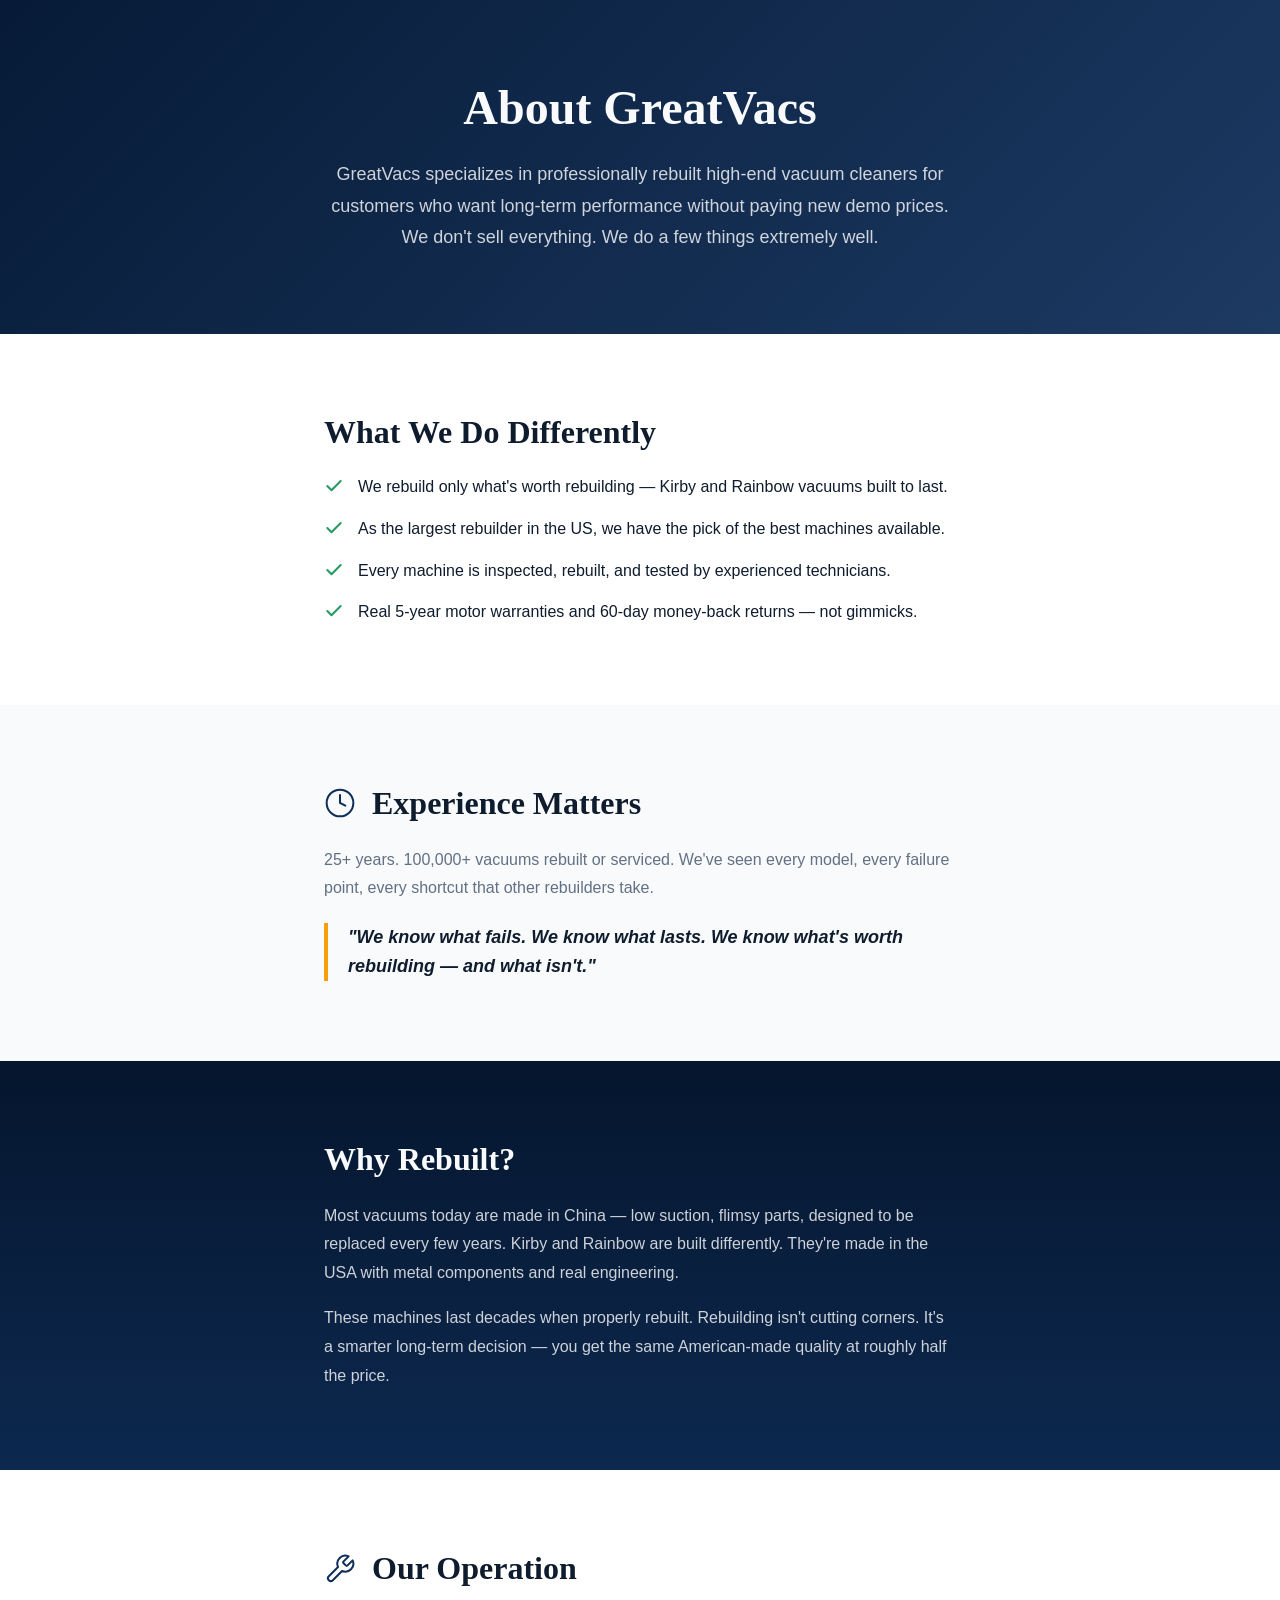
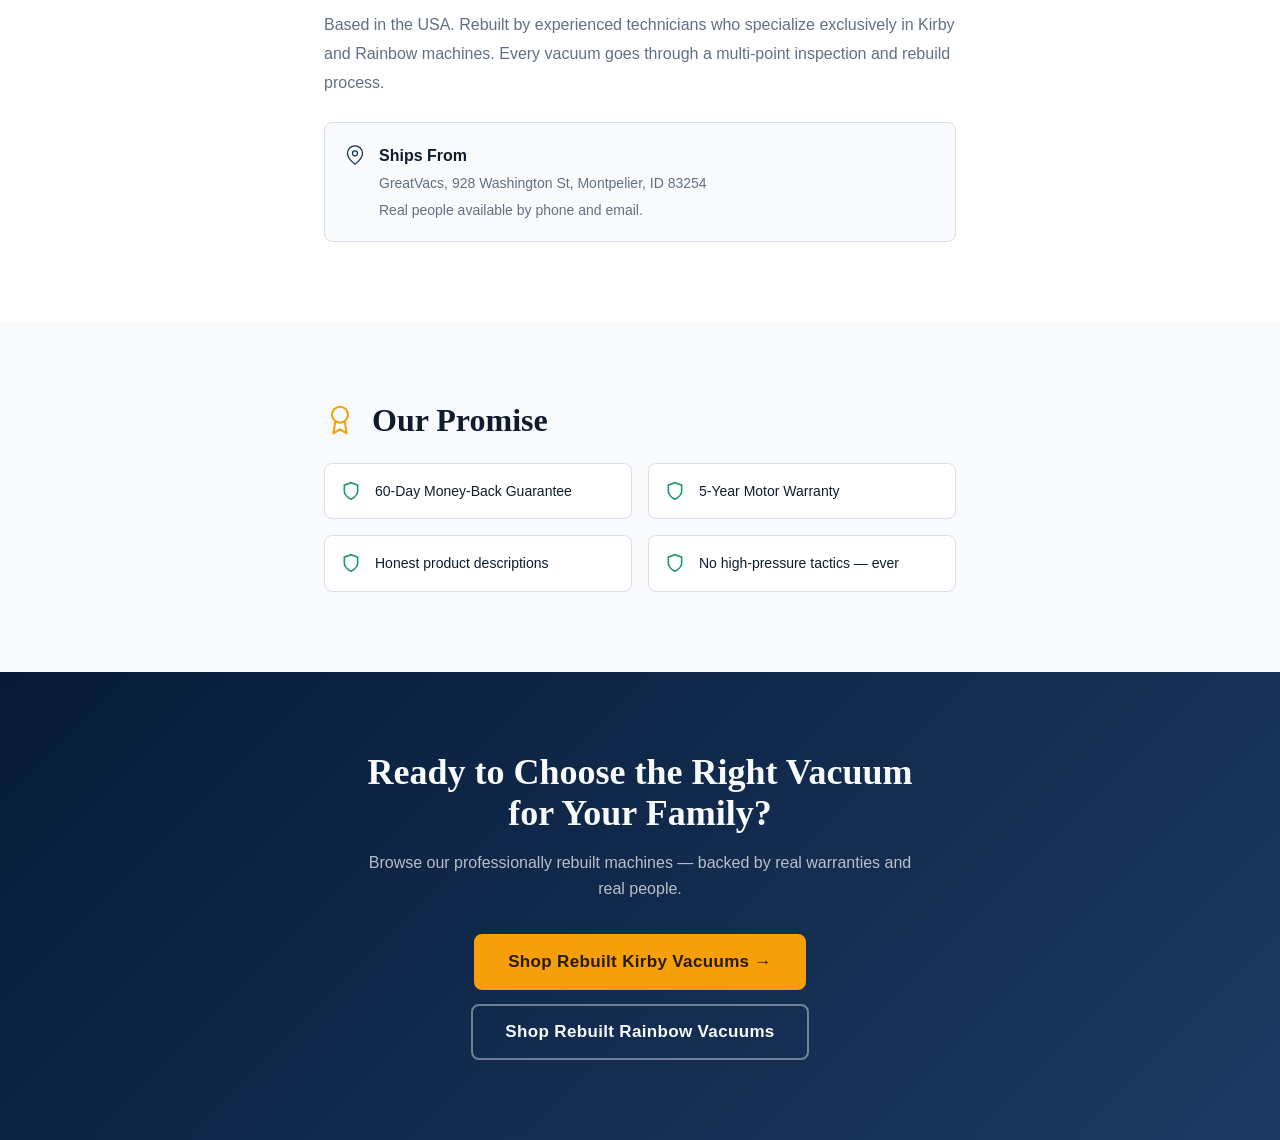
==== about.html @ 877cf146 "test" ====
<!doctype html>
<html lang="en">
  <head>
    <meta charset="UTF-8" />
    <meta name="viewport" content="width=device-width, initial-scale=1.0" />
    <link rel="stylesheet" href="./css/styles.css" />

    <title>
      GreatVacs — Premium Rebuilt Kirby & Rainbow Vacuums - About Us
    </title>
  </head>
  <body>
    <section
      class="about-hero gradient-navy"
      style="text-align: center; padding: 5rem 1.5rem"
    >
      <div style="max-width: 680px; margin: 0 auto">
        <h1>About GreatVacs</h1>
        <p style="margin-top: 1.5rem">
          GreatVacs specializes in professionally rebuilt high-end vacuum
          cleaners for customers who want long-term performance without paying
          new demo prices. We don't sell everything. We do a few things
          extremely well.
        </p>
      </div>
    </section>

    <section class="about-section" style="background: var(--card)">
      <div class="container about-section-inner">
        <h2>What We Do Differently</h2>
        <ul class="about-list">
          <li>
            <svg
              class="check"
              viewBox="0 0 24 24"
              fill="none"
              stroke="var(--trust)"
              stroke-width="2.5"
              stroke-linecap="round"
              stroke-linejoin="round"
            >
              <path d="M20 6L9 17l-5-5" />
            </svg>
            We rebuild only what's worth rebuilding — Kirby and Rainbow vacuums
            built to last.
          </li>
          <li>
            <svg
              class="check"
              viewBox="0 0 24 24"
              fill="none"
              stroke="var(--trust)"
              stroke-width="2.5"
              stroke-linecap="round"
              stroke-linejoin="round"
            >
              <path d="M20 6L9 17l-5-5" />
            </svg>
            As the largest rebuilder in the US, we have the pick of the best
            machines available.
          </li>
          <li>
            <svg
              class="check"
              viewBox="0 0 24 24"
              fill="none"
              stroke="var(--trust)"
              stroke-width="2.5"
              stroke-linecap="round"
              stroke-linejoin="round"
            >
              <path d="M20 6L9 17l-5-5" />
            </svg>
            Every machine is inspected, rebuilt, and tested by experienced
            technicians.
          </li>
          <li>
            <svg
              class="check"
              viewBox="0 0 24 24"
              fill="none"
              stroke="var(--trust)"
              stroke-width="2.5"
              stroke-linecap="round"
              stroke-linejoin="round"
            >
              <path d="M20 6L9 17l-5-5" />
            </svg>
            Real 5-year motor warranties and 60-day money-back returns — not
            gimmicks.
          </li>
        </ul>
      </div>
    </section>

    <section class="about-section" style="background: var(--bg)">
      <div class="container about-section-inner">
        <h2>
          <svg
            class="section-icon"
            viewBox="0 0 24 24"
            fill="none"
            stroke="var(--primary)"
            stroke-width="1.5"
            stroke-linecap="round"
          >
            <circle cx="12" cy="12" r="10" />
            <polyline points="12 6 12 12 16 14" />
          </svg>
          Experience Matters
        </h2>
        <p
          style="color: var(--muted-fg); line-height: 1.8; margin-bottom: 1rem"
        >
          25+ years. 100,000+ vacuums rebuilt or serviced. We've seen every
          model, every failure point, every shortcut that other rebuilders take.
        </p>
        <blockquote class="about-quote">
          "We know what fails. We know what lasts. We know what's worth
          rebuilding — and what isn't."
        </blockquote>
      </div>
    </section>

    <section class="about-section gradient-navy-dark" style="padding: 5rem 0">
      <div class="container about-section-inner">
        <h2 style="color: var(--primary-fg)">Why Rebuilt?</h2>
        <div
          style="
            display: flex;
            flex-direction: column;
            gap: 1rem;
            color: rgba(255, 255, 255, 0.8);
            font-weight: 300;
            line-height: 1.8;
          "
        >
          <p>
            Most vacuums today are made in China — low suction, flimsy parts,
            designed to be replaced every few years. Kirby and Rainbow are built
            differently. They're made in the USA with metal components and real
            engineering.
          </p>
          <p>
            These machines last decades when properly rebuilt. Rebuilding isn't
            cutting corners. It's a smarter long-term decision — you get the
            same American-made quality at roughly half the price.
          </p>
        </div>
      </div>
    </section>

    <section class="about-section" style="background: var(--card)">
      <div class="container about-section-inner">
        <h2>
          <svg
            class="section-icon"
            viewBox="0 0 24 24"
            fill="none"
            stroke="var(--primary)"
            stroke-width="1.5"
            stroke-linecap="round"
            stroke-linejoin="round"
          >
            <path
              d="M14.7 6.3a1 1 0 0 0 0 1.4l1.6 1.6a1 1 0 0 0 1.4 0l3.77-3.77a6 6 0 0 1-7.94 7.94l-6.91 6.91a2.12 2.12 0 0 1-3-3l6.91-6.91a6 6 0 0 1 7.94-7.94l-3.76 3.76z"
            />
          </svg>
          Our Operation
        </h2>
        <p
          style="
            color: var(--muted-fg);
            line-height: 1.8;
            margin-bottom: 1.5rem;
          "
        >
          Based in the USA. Rebuilt by experienced technicians who specialize
          exclusively in Kirby and Rainbow machines. Every vacuum goes through a
          multi-point inspection and rebuild process.
        </p>
        <div class="location-card">
          <svg viewBox="0 0 24 24">
            <path d="M21 10c0 7-9 13-9 13s-9-6-9-13a9 9 0 0 1 18 0z" />
            <circle cx="12" cy="10" r="3" />
          </svg>
          <div>
            <strong>Ships From</strong>
            <p>GreatVacs, 928 Washington St, Montpelier, ID 83254</p>
            <p style="margin-top: 0.25rem">
              Real people available by phone and email.
            </p>
          </div>
        </div>
      </div>
    </section>

    <section class="about-section" style="background: var(--bg)">
      <div class="container about-section-inner">
        <h2>
          <svg
            class="section-icon"
            viewBox="0 0 24 24"
            fill="none"
            stroke="var(--accent)"
            stroke-width="1.5"
            stroke-linecap="round"
            stroke-linejoin="round"
          >
            <circle cx="12" cy="8" r="6" />
            <path d="M15.477 12.89L17 22l-5-3-5 3 1.523-9.11" />
          </svg>
          Our Promise
        </h2>
        <div class="promise-grid">
          <div class="promise-item">
            <svg viewBox="0 0 24 24">
              <path d="M12 22s8-4 8-10V5l-8-3-8 3v7c0 6 8 10 8 10z" />
            </svg>
            <span>60-Day Money-Back Guarantee</span>
          </div>
          <div class="promise-item">
            <svg viewBox="0 0 24 24">
              <path d="M12 22s8-4 8-10V5l-8-3-8 3v7c0 6 8 10 8 10z" />
            </svg>
            <span>5-Year Motor Warranty</span>
          </div>
          <div class="promise-item">
            <svg viewBox="0 0 24 24">
              <path d="M12 22s8-4 8-10V5l-8-3-8 3v7c0 6 8 10 8 10z" />
            </svg>
            <span>Honest product descriptions</span>
          </div>
          <div class="promise-item">
            <svg viewBox="0 0 24 24">
              <path d="M12 22s8-4 8-10V5l-8-3-8 3v7c0 6 8 10 8 10z" />
            </svg>
            <span>No high-pressure tactics — ever</span>
          </div>
        </div>
      </div>
    </section>

    <section
      class="gradient-navy"
      style="padding: 5rem 1.5rem; text-align: center"
    >
      <div style="max-width: 560px; margin: 0 auto">
        <h2
          style="
            font-size: clamp(1.75rem, 3vw, 2.25rem);
            color: var(--primary-fg);
            margin-bottom: 1rem;
          "
        >
          Ready to Choose the Right Vacuum for Your Family?
        </h2>
        <p style="color: rgba(255, 255, 255, 0.7); margin-bottom: 2rem">
          Browse our professionally rebuilt machines — backed by real warranties
          and real people.
        </p>
        <div
          style="
            display: flex;
            flex-wrap: wrap;
            gap: 0.875rem;
            justify-content: center;
          "
        >
          <button
            class="btn btn-accent btn-xl"
            onclick="navigate('collections')"
          >
            Shop Rebuilt Kirby Vacuums →
          </button>
          <button
            class="btn btn-ghost-white btn-xl"
            onclick="navigate('collections')"
          >
            Shop Rebuilt Rainbow Vacuums
          </button>
        </div>
      </div>
    </section>
    <script src="./js/app.js"></script>
  </body>
</html>
---- css/styles.css ----
/* ── CSS VARIABLES ── */
:root {
  --bg: hsl(210 20% 98%);
  --fg: hsl(215 50% 12%);
  --card: hsl(0 0% 100%);
  --card-fg: hsl(215 50% 12%);
  --primary: hsl(215 72% 20%);
  --primary-fg: hsl(210 40% 98%);
  --secondary: hsl(210 40% 95%);
  --secondary-fg: hsl(215 72% 20%);
  --muted: hsl(210 25% 93%);
  --muted-fg: hsl(215 15% 45%);
  --accent: hsl(38 92% 50%);
  --accent-fg: hsl(38 95% 8%);
  --border: hsl(214 25% 88%);
  --trust: hsl(152 60% 38%);
  --navy-dark: hsl(215 80% 5%);
  --radius: 0.5rem;
}

/* ── RESET ── */
*,
*::before,
*::after {
  box-sizing: border-box;
  margin: 0;
  padding: 0;
}
html {
  scroll-behavior: smooth;
}
body {
  font-family: "Barlow", sans-serif;
  background: var(--bg);
  color: var(--fg);
  line-height: 1.6;
  -webkit-font-smoothing: antialiased;
}
h1,
h2,
h3,
h4 {
  font-family: "Playfair Display", serif;
  line-height: 1.15;
}
a {
  color: inherit;
  text-decoration: none;
}
img {
  max-width: 100%;
  display: block;
}
button {
  cursor: pointer;
  font-family: inherit;
}
input,
select {
  font-family: inherit;
}

/* ── UTILITIES ── */
.container {
  max-width: 1200px;
  margin: 0 auto;
  padding: 0 1.5rem;
}
.gradient-navy {
  background: linear-gradient(135deg, hsl(215 80% 12%), hsl(215 55% 25%));
}
.gradient-navy-dark {
  background: linear-gradient(180deg, hsl(215 80% 10%), hsl(215 72% 18%));
}
.text-gold {
  background: linear-gradient(135deg, hsl(38 92% 50%), hsl(42 90% 60%));
  -webkit-background-clip: text;
  -webkit-text-fill-color: transparent;
  background-clip: text;
}
.sr-only {
  position: absolute;
  width: 1px;
  height: 1px;
  overflow: hidden;
  clip: rect(0, 0, 0, 0);
}
.line-clamp-2 {
  display: -webkit-box;
  -webkit-line-clamp: 2;
  -webkit-box-orient: vertical;
  overflow: hidden;
}
.hidden {
  display: none !important;
}

/* ── BUTTONS ── */
.btn {
  display: inline-flex;
  align-items: center;
  justify-content: center;
  gap: 0.375rem;
  padding: 0.625rem 1.25rem;
  font-family: "Barlow Condensed", sans-serif;
  font-weight: 700;
  font-size: 0.875rem;
  letter-spacing: 0.02em;
  border-radius: var(--radius);
  border: 2px solid transparent;
  transition: all 0.2s;
  white-space: nowrap;
  cursor: pointer;
}
.btn-primary {
  background: var(--primary);
  color: var(--primary-fg);
  border-color: var(--primary);
}
.btn-primary:hover {
  background: hsl(215 72% 16%);
}
.btn-accent {
  background: var(--accent);
  color: var(--accent-fg);
  border-color: var(--accent);
}
.btn-accent:hover {
  background: hsl(38 92% 44%);
}
.btn-outline {
  background: transparent;
  color: var(--primary);
  border-color: var(--primary);
}
.btn-outline:hover {
  background: var(--primary);
  color: var(--primary-fg);
}
.btn-ghost-white {
  background: transparent;
  color: var(--primary-fg);
  border-color: rgba(255, 255, 255, 0.4);
}
.btn-ghost-white:hover {
  background: rgba(255, 255, 255, 0.1);
}
.btn-sm {
  padding: 0.375rem 0.875rem;
  font-size: 0.75rem;
}
.btn-lg {
  padding: 0.875rem 1.75rem;
  font-size: 1rem;
}
.btn-xl {
  padding: 1rem 2rem;
  font-size: 1.0625rem;
}

/* ── ANNOUNCEMENT BAR ── */
#announcement-bar {
  background: var(--accent);
  color: var(--accent-fg);
  text-align: center;
  padding: 0.625rem 2.5rem;
  font-size: 0.875rem;
  font-weight: 600;
  position: relative;
}
#announcement-bar a {
  font-weight: 700;
  text-decoration: underline;
  margin-left: 0.5rem;
}
#announcement-bar a:hover {
  text-decoration: none;
}
#dismiss-announcement {
  position: absolute;
  right: 0.875rem;
  top: 50%;
  transform: translateY(-50%);
  background: none;
  border: none;
  color: var(--accent-fg);
  opacity: 0.7;
  font-size: 1.1rem;
  line-height: 1;
  padding: 0.25rem;
}
#dismiss-announcement:hover {
  opacity: 1;
}

/* ── HEADER ── */
#site-header {
  position: sticky;
  top: 0;
  z-index: 100;
  background: rgba(255, 255, 255, 0.97);
  backdrop-filter: blur(12px);
  border-bottom: 1px solid var(--border);
}
.header-inner {
  display: flex;
  align-items: center;
  justify-content: space-between;
  height: 64px;
  padding: 0 1.5rem;
}
.logo {
  display: flex;
  align-items: center;
  gap: 0.625rem;
}
.logo-icon {
  width: 40px;
  height: 40px;
  background: var(--primary);
  border-radius: 0.5rem;
  display: flex;
  align-items: center;
  justify-content: center;
}
.logo-icon svg {
  width: 20px;
  height: 20px;
  fill: var(--primary-fg);
}
.logo-text {
  display: flex;
  flex-direction: column;
  line-height: 1;
}
.logo-name {
  font-family: "Barlow Condensed", sans-serif;
  font-weight: 900;
  font-size: 1.25rem;
  letter-spacing: -0.01em;
  color: var(--fg);
}
.logo-tagline {
  font-size: 0.625rem;
  font-weight: 600;
  text-transform: uppercase;
  letter-spacing: 0.12em;
  color: var(--muted-fg);
  margin-top: 1px;
}
.nav-links {
  display: flex;
  align-items: center;
  gap: 1.5rem;
  list-style: none;
}
.nav-links a {
  font-size: 0.875rem;
  font-weight: 500;
  color: var(--muted-fg);
  transition: color 0.15s;
}
.nav-links a:hover,
.nav-links a.active {
  color: var(--primary);
}
.header-ctas {
  display: flex;
  align-items: center;
  gap: 0.75rem;
}
.hamburger {
  display: none;
  background: none;
  border: none;
  padding: 0.25rem;
}
.hamburger svg {
  width: 24px;
  height: 24px;
  stroke: var(--fg);
  fill: none;
  stroke-width: 2;
  stroke-linecap: round;
}

/* Mobile menu */
#mobile-menu {
  display: none;
  border-top: 1px solid var(--border);
  background: var(--card);
  padding: 1rem 1.5rem 1.5rem;
}
#mobile-menu.open {
  display: block;
}
.mobile-nav {
  display: flex;
  flex-direction: column;
  gap: 0.875rem;
  margin-bottom: 1rem;
  list-style: none;
}
.mobile-nav a {
  font-weight: 500;
}
.mobile-ctas {
  display: flex;
  flex-direction: column;
  gap: 0.5rem;
}

/* ── PAGES ── */
.page {
  display: none;
}
.page.active {
  display: block;
}

/* ── HOME PAGE ── */
/* Hero */
.hero {
  position: relative;
  overflow: hidden;
}
.hero-inner {
  display: grid;
  grid-template-columns: 1fr 1fr;
  align-items: center;
  gap: 2rem;
  min-height: 540px;
  padding: 4rem 1.5rem;
}
.hero-eyebrow {
  font-size: 0.75rem;
  font-weight: 700;
  text-transform: uppercase;
  letter-spacing: 0.15em;
  color: var(--accent);
  margin-bottom: 1rem;
}
.hero h1 {
  font-size: clamp(2.25rem, 5vw, 3.5rem);
  font-weight: 900;
  color: var(--primary-fg);
  margin-bottom: 1.25rem;
}
.hero-desc {
  font-size: 1.125rem;
  line-height: 1.7;
  color: rgba(255, 255, 255, 0.75);
  max-width: 480px;
  margin-bottom: 1.75rem;
}
.hero-btns {
  display: flex;
  flex-wrap: wrap;
  gap: 0.875rem;
}
.hero-img {
  display: flex;
  justify-content: center;
}
.hero-img img {
  max-height: 420px;
  object-fit: contain;
  filter: drop-shadow(0 20px 40px rgba(0, 0, 0, 0.4));
}

/* Price Reframe */
.price-reframe {
  background: var(--card);
  padding: 5rem 0;
}
.section-title {
  font-size: clamp(1.75rem, 3.5vw, 2.5rem);
  font-weight: 900;
  text-align: center;
  margin-bottom: 0.75rem;
}
.section-sub {
  text-align: center;
  color: var(--muted-fg);
  max-width: 480px;
  margin: 0 auto 3rem;
}
.compare-grid {
  display: grid;
  grid-template-columns: 1fr 1fr;
  gap: 1.5rem;
  max-width: 800px;
  margin: 0 auto;
}
.compare-card {
  background: var(--bg);
  border: 1px solid var(--border);
  border-radius: 0.75rem;
  padding: 2rem;
  text-align: center;
  position: relative;
}
.compare-card.featured {
  border: 2px solid var(--accent);
  box-shadow: 0 8px 32px rgba(0, 0, 0, 0.08);
}
.compare-badge {
  position: absolute;
  top: -12px;
  left: 50%;
  transform: translateX(-50%);
  background: var(--accent);
  color: var(--accent-fg);
  font-size: 0.7rem;
  font-weight: 700;
  text-transform: uppercase;
  letter-spacing: 0.08em;
  padding: 0.25rem 0.875rem;
  border-radius: 999px;
}
.compare-label {
  font-size: 0.75rem;
  font-weight: 700;
  text-transform: uppercase;
  letter-spacing: 0.1em;
  margin-bottom: 0.5rem;
}
.compare-card.featured .compare-label {
  color: var(--accent);
}
.compare-card:not(.featured) .compare-label {
  color: var(--muted-fg);
}
.compare-price {
  font-family: "Playfair Display", serif;
  font-size: 2.25rem;
  font-weight: 900;
  margin-bottom: 1rem;
}
.compare-price-sub {
  font-size: 0.875rem;
  color: var(--muted-fg);
  margin-bottom: 1rem;
}
.compare-list {
  list-style: none;
  text-align: left;
  font-size: 0.875rem;
  color: var(--muted-fg);
}
.compare-list li {
  display: flex;
  gap: 0.5rem;
  padding: 0.25rem 0;
}
.compare-list li .dot {
  flex-shrink: 0;
}
.compare-list.featured-list {
  color: var(--fg);
}
.compare-list.featured-list li .check {
  color: var(--trust);
  flex-shrink: 0;
}
.compare-quote {
  margin-top: 2rem;
  text-align: center;
  font-size: 1rem;
  font-style: italic;
  color: var(--muted-fg);
}

/* Authority Trust */
.authority {
  padding: 5rem 0;
}
.authority-grid {
  display: grid;
  grid-template-columns: 1fr 1fr;
  gap: 1rem;
  max-width: 800px;
  margin: 0 auto;
}
.authority-item {
  display: flex;
  align-items: flex-start;
  gap: 1rem;
  background: rgba(255, 255, 255, 0.05);
  border: 1px solid rgba(255, 255, 255, 0.1);
  border-radius: 0.5rem;
  padding: 1.25rem;
}
.authority-icon {
  flex-shrink: 0;
  width: 20px;
  height: 20px;
  color: var(--accent);
  margin-top: 2px;
}
.authority-item p {
  font-size: 0.875rem;
  line-height: 1.6;
  color: rgba(255, 255, 255, 0.85);
}

/* Product Categories */
.product-categories {
  background: var(--bg);
  padding: 5rem 0;
}
.category-grid {
  display: grid;
  grid-template-columns: 1fr 1fr;
  gap: 2rem;
}
.category-card {
  overflow: hidden;
  border-radius: 1rem;
  border: 1px solid var(--border);
  background: var(--card);
  transition: box-shadow 0.3s;
}
.category-card:hover {
  box-shadow: 0 20px 40px rgba(0, 0, 0, 0.1);
}
.category-img {
  height: 260px;
  background: var(--secondary);
  display: flex;
  align-items: center;
  justify-content: center;
  padding: 2rem;
  overflow: hidden;
}
.category-img img {
  max-height: 100%;
  object-fit: contain;
  transition: transform 0.3s;
}
.category-card:hover .category-img img {
  transform: scale(1.05);
}
.category-body {
  padding: 2rem;
  text-align: center;
}
.category-body h3 {
  font-size: 1.5rem;
  font-weight: 900;
  margin-bottom: 0.5rem;
}
.category-body p {
  color: var(--muted-fg);
  margin-bottom: 1.5rem;
}

/* Risk Reversal */
.risk-reversal {
  background: var(--card);
  padding: 5rem 0;
}
.risk-grid {
  display: grid;
  grid-template-columns: repeat(4, 1fr);
  gap: 1.25rem;
  max-width: 1000px;
  margin: 0 auto;
}
.risk-item {
  background: var(--bg);
  border: 1px solid var(--border);
  border-radius: 0.75rem;
  padding: 1.5rem;
  text-align: center;
}
.risk-icon-wrap {
  width: 48px;
  height: 48px;
  border-radius: 50%;
  background: rgba(13, 42, 87, 0.08);
  display: flex;
  align-items: center;
  justify-content: center;
  margin: 0 auto 1rem;
}
.risk-icon-wrap svg {
  width: 24px;
  height: 24px;
  stroke: var(--primary);
  fill: none;
  stroke-width: 1.5;
  stroke-linecap: round;
  stroke-linejoin: round;
}
.risk-item h3 {
  font-family: "Barlow", sans-serif;
  font-size: 0.8125rem;
  font-weight: 700;
  margin-bottom: 0.5rem;
}
.risk-item p {
  font-size: 0.75rem;
  line-height: 1.6;
  color: var(--muted-fg);
}

/* Longevity */
.longevity {
  padding: 4rem 0;
}
.longevity-inner {
  max-width: 680px;
  margin: 0 auto;
  text-align: center;
  padding: 0 1.5rem;
}
.longevity h2 {
  font-size: clamp(1.375rem, 2.5vw, 1.875rem);
  font-weight: 900;
  color: var(--primary-fg);
  margin-bottom: 1rem;
}
.longevity p {
  font-size: 1rem;
  line-height: 1.75;
  color: rgba(255, 255, 255, 0.75);
}

/* Stats Bar */
.stats-bar {
  border-top: 1px solid var(--border);
  border-bottom: 1px solid var(--border);
  background: var(--bg);
  padding: 3rem 0;
}
.stats-inner {
  display: flex;
  align-items: center;
  justify-content: center;
  gap: 4rem;
  flex-wrap: wrap;
}
.stat {
  text-align: center;
}
.stat-value {
  font-family: "Barlow Condensed", sans-serif;
  font-size: 2.25rem;
  font-weight: 900;
  color: var(--primary);
  line-height: 1;
}
.stat-label {
  font-size: 0.8125rem;
  font-weight: 500;
  color: var(--muted-fg);
  margin-top: 0.25rem;
}

/* ── ABOUT PAGE ── */
.about-hero {
  padding: 5rem 0;
}
.about-hero h1 {
  font-size: clamp(2.25rem, 4vw, 3rem);
  font-weight: 900;
  color: var(--primary-fg);
  margin-bottom: 1.25rem;
}
.about-hero p {
  font-size: 1.125rem;
  line-height: 1.75;
  color: rgba(255, 255, 255, 0.8);
  max-width: 640px;
  margin: 0 auto;
  text-align: center;
}
.about-section {
  padding: 5rem 0;
}
.about-section-inner {
  max-width: 680px;
  margin: 0 auto;
}
.about-section h2 {
  font-size: clamp(1.5rem, 3vw, 2rem);
  font-weight: 900;
  margin-bottom: 1.5rem;
  display: flex;
  align-items: center;
  gap: 1rem;
}
.section-icon {
  flex-shrink: 0;
  width: 32px;
  height: 32px;
}
.about-list {
  list-style: none;
  display: flex;
  flex-direction: column;
  gap: 1rem;
}
.about-list li {
  display: flex;
  align-items: flex-start;
  gap: 0.875rem;
  font-size: 1rem;
}
.about-list .check {
  width: 20px;
  height: 20px;
  flex-shrink: 0;
  margin-top: 2px;
}
.about-quote {
  font-size: 1.125rem;
  font-weight: 600;
  font-style: italic;
  border-left: 4px solid var(--accent);
  padding-left: 1.25rem;
  margin-top: 1.25rem;
}
.location-card {
  border: 1px solid var(--border);
  border-radius: 0.5rem;
  background: var(--bg);
  padding: 1.25rem;
  display: flex;
  align-items: flex-start;
  gap: 0.875rem;
  margin-top: 1.5rem;
}
.location-card svg {
  width: 20px;
  height: 20px;
  flex-shrink: 0;
  stroke: var(--primary);
  fill: none;
  stroke-width: 1.5;
  margin-top: 2px;
}
.location-card p {
  font-size: 0.875rem;
  color: var(--muted-fg);
}
.location-card strong {
  display: block;
  font-weight: 600;
  color: var(--fg);
  margin-bottom: 0.25rem;
}
.promise-grid {
  display: grid;
  grid-template-columns: 1fr 1fr;
  gap: 1rem;
}
.promise-item {
  display: flex;
  align-items: center;
  gap: 0.875rem;
  border: 1px solid var(--border);
  border-radius: 0.5rem;
  background: var(--card);
  padding: 1rem;
}
.promise-item svg {
  width: 20px;
  height: 20px;
  flex-shrink: 0;
  stroke: var(--trust);
  fill: none;
  stroke-width: 2;
}
.promise-item span {
  font-size: 0.875rem;
  font-weight: 500;
}

/* ── COLLECTION PAGE ── */
.collection-hero {
  padding: 3.5rem 0 2.5rem;
  position: relative;
  overflow: hidden;
}
.collection-hero::before {
  content: "";
  position: absolute;
  inset: 0;
  background: radial-gradient(
    ellipse at 70% 50%,
    rgba(100, 150, 220, 0.15),
    transparent 70%
  );
}
.collection-hero .container {
  position: relative;
}
.breadcrumb {
  display: flex;
  align-items: center;
  gap: 0.375rem;
  font-size: 0.75rem;
  color: rgba(255, 255, 255, 0.5);
  margin-bottom: 1.5rem;
}
.breadcrumb a {
  color: rgba(255, 255, 255, 0.5);
  transition: color 0.15s;
}
.breadcrumb a:hover {
  color: rgba(255, 255, 255, 0.8);
}
.breadcrumb svg {
  width: 12px;
  height: 12px;
}
.collection-hero h1 {
  font-family: "Barlow Condensed", sans-serif;
  font-size: clamp(2rem, 4.5vw, 3.5rem);
  font-weight: 900;
  color: var(--primary-fg);
  margin-bottom: 1rem;
  line-height: 1.1;
}
.collection-hero p {
  font-size: 1rem;
  line-height: 1.7;
  color: rgba(255, 255, 255, 0.7);
  max-width: 620px;
  font-weight: 300;
}
.pill-badges {
  display: flex;
  flex-wrap: wrap;
  gap: 0.75rem;
  margin-top: 2rem;
}
.pill {
  display: inline-flex;
  align-items: center;
  gap: 0.375rem;
  border: 1px solid rgba(255, 255, 255, 0.2);
  background: rgba(255, 255, 255, 0.05);
  border-radius: 999px;
  padding: 0.375rem 1rem;
  font-size: 0.75rem;
  font-weight: 500;
  color: rgba(255, 255, 255, 0.8);
  backdrop-filter: blur(4px);
}
.pill .check-sm {
  width: 14px;
  height: 14px;
  color: var(--accent);
}

/* Trust strip */
.trust-strip {
  background: var(--card);
  border-bottom: 1px solid var(--border);
  padding: 1rem 0;
}
.trust-strip-inner {
  display: flex;
  flex-wrap: wrap;
  align-items: center;
  justify-content: center;
  gap: 2rem;
}
.trust-item {
  display: flex;
  align-items: center;
  gap: 0.375rem;
  font-size: 0.75rem;
  font-weight: 500;
  color: rgba(0, 0, 0, 0.6);
}
.trust-item svg {
  width: 14px;
  height: 14px;
  color: var(--trust);
}

/* Brand filters */
.brand-filters {
  padding: 1.5rem 0 0;
}
.brand-filter-inner {
  display: flex;
  gap: 0.5rem;
  justify-content: center;
}

/* Main layout */
.collection-body {
  padding: 2.5rem 0;
}
.collection-layout {
  display: flex;
  gap: 2rem;
  align-items: flex-start;
}

/* Sidebar */
.filter-sidebar {
  width: 240px;
  flex-shrink: 0;
  position: sticky;
  top: 80px;
}
.sidebar-card {
  border: 1px solid var(--border);
  border-radius: 0.5rem;
  overflow: hidden;
}
.sidebar-header {
  background: var(--primary);
  padding: 0.875rem 1rem;
}
.sidebar-header h3 {
  font-family: "Barlow Condensed", sans-serif;
  font-size: 0.8125rem;
  font-weight: 700;
  text-transform: uppercase;
  letter-spacing: 0.1em;
  color: var(--primary-fg);
}
.sidebar-body {
  padding: 1rem;
  display: flex;
  flex-direction: column;
  gap: 1.25rem;
}
.filter-group label {
  font-size: 0.75rem;
  font-weight: 700;
  text-transform: uppercase;
  letter-spacing: 0.1em;
  color: var(--muted-fg);
  margin-bottom: 0.5rem;
  display: block;
}
.filter-options {
  display: flex;
  flex-direction: column;
  gap: 0.5rem;
}
.filter-option {
  display: flex;
  align-items: center;
  gap: 0.5rem;
  font-size: 0.875rem;
  cursor: pointer;
}
.filter-option input[type="checkbox"] {
  accent-color: var(--primary);
}
.filter-count {
  color: var(--muted-fg);
  font-size: 0.8125rem;
}
.price-inputs {
  display: flex;
  align-items: center;
  gap: 0.5rem;
}
.price-inputs input {
  flex: 1;
  border: 1px solid var(--border);
  border-radius: 0.375rem;
  padding: 0.375rem 0.5rem;
  font-size: 0.75rem;
  background: var(--bg);
}
.sidebar-info {
  background: rgba(13, 42, 87, 0.05);
  border: 1px solid rgba(13, 42, 87, 0.1);
  border-radius: 0.5rem;
  padding: 1rem;
  font-size: 0.75rem;
  line-height: 1.7;
  margin-top: 1rem;
}

/* Products */
.products-area {
  flex: 1;
  min-width: 0;
}
.sort-bar {
  display: flex;
  align-items: center;
  justify-content: space-between;
  margin-bottom: 1.5rem;
}
.sort-bar p {
  font-size: 0.875rem;
  color: var(--muted-fg);
}
.sort-bar strong {
  color: var(--fg);
}
.sort-bar select {
  border: 1px solid var(--border);
  background: var(--bg);
  border-radius: 0.375rem;
  padding: 0.375rem 0.75rem;
  font-size: 0.75rem;
  font-family: "Barlow", sans-serif;
  color: var(--fg);
}
.products-grid {
  display: grid;
  grid-template-columns: repeat(3, 1fr);
  gap: 1.5rem;
}

/* Product card */
.product-card {
  display: flex;
  flex-direction: column;
  border: 1px solid var(--border);
  border-radius: 0.75rem;
  background: var(--card);
  overflow: hidden;
  transition:
    transform 0.25s,
    box-shadow 0.25s;
}
.product-card:hover {
  transform: translateY(-3px);
  box-shadow: 0 12px 32px rgba(13, 42, 87, 0.12);
}
.product-img {
  height: 224px;
  background: var(--secondary);
  display: flex;
  align-items: center;
  justify-content: center;
  overflow: hidden;
  position: relative;
}
.product-img img {
  width: 100%;
  height: 100%;
  object-fit: contain;
  transition: transform 0.3s;
}
.product-card:hover .product-img img {
  transform: scale(1.05);
}
.badges {
  position: absolute;
  top: 0.75rem;
  left: 0.75rem;
  z-index: 1;
  display: flex;
  flex-direction: column;
  gap: 0.375rem;
}
.badge {
  display: inline-block;
  padding: 0.2rem 0.5rem;
  font-size: 0.625rem;
  font-family: "Barlow", sans-serif;
  font-weight: 700;
  text-transform: uppercase;
  letter-spacing: 0.06em;
  border-radius: 0.25rem;
}
.badge-rebuilt {
  background: var(--primary);
  color: var(--primary-fg);
}
.badge-kirby {
  background: hsl(210 100% 90%);
  color: hsl(210 80% 25%);
}
.badge-rainbow {
  background: hsl(270 60% 90%);
  color: hsl(270 60% 30%);
}
.badge-bestseller {
  background: var(--accent);
  color: var(--accent-fg);
}
.badge-sale {
  background: hsl(0 84% 60%);
  color: white;
}
.badge-popular {
  background: var(--accent);
  color: var(--accent-fg);
}
.badge-premium {
  background: hsl(270 60% 50%);
  color: white;
}
.badge-value {
  background: hsl(152 60% 40%);
  color: white;
}
.badge-new {
  background: var(--primary);
  color: var(--primary-fg);
}
.badge-accessory {
  background: hsl(210 80% 50%);
  color: white;
}
.badge-deal {
  background: hsl(25 90% 50%);
  color: white;
}
.badge-supply {
  background: hsl(0 0% 40%);
  color: white;
}
.badge-huge {
  background: hsl(270 60% 50%);
  color: white;
}

.product-body {
  flex: 1;
  display: flex;
  flex-direction: column;
  padding: 1.25rem;
}
.product-sku {
  font-family: "Barlow", sans-serif;
  font-size: 0.625rem;
  font-weight: 700;
  text-transform: uppercase;
  letter-spacing: 0.12em;
  color: var(--primary);
  margin-bottom: 0.25rem;
}
.product-name {
  font-family: "Barlow Condensed", sans-serif;
  font-size: 1.0625rem;
  font-weight: 700;
  line-height: 1.3;
  margin-bottom: 0.375rem;
}
.product-desc {
  font-size: 0.75rem;
  line-height: 1.6;
  color: var(--muted-fg);
  font-weight: 300;
  margin-bottom: 0.75rem;
}
.stars {
  display: flex;
  align-items: center;
  gap: 0.25rem;
  margin-bottom: 0.75rem;
}
.star {
  width: 14px;
  height: 14px;
}
.star-filled {
  fill: var(--accent);
  color: var(--accent);
}
.star-empty {
  fill: none;
  color: var(--muted);
  stroke: var(--muted);
  stroke-width: 1;
}
.review-count {
  font-size: 0.75rem;
  color: var(--muted-fg);
  margin-left: 0.25rem;
}
.price-row {
  display: flex;
  align-items: baseline;
  flex-wrap: wrap;
  gap: 0.5rem;
  margin-bottom: 0.75rem;
}
.current-price {
  font-family: "Barlow Condensed", sans-serif;
  font-size: 1.5rem;
  font-weight: 700;
}
.was-price {
  font-size: 0.875rem;
  color: var(--muted-fg);
  text-decoration: line-through;
}
.save-badge {
  background: var(--trust);
  color: white;
  font-size: 0.625rem;
  font-weight: 700;
  font-family: "Barlow", sans-serif;
  padding: 0.2rem 0.625rem;
  border-radius: 999px;
}
.warranty-strip {
  background: rgba(210, 220, 235, 0.4);
  border-radius: 0.375rem;
  padding: 0.5rem 0.75rem;
  display: flex;
  flex-wrap: wrap;
  gap: 0.75rem;
  font-size: 0.625rem;
  color: var(--muted-fg);
  margin-bottom: 1rem;
}
.warranty-strip span {
  display: flex;
  align-items: center;
  gap: 0.25rem;
}
.warranty-strip .wc {
  width: 12px;
  height: 12px;
  color: var(--trust);
}
.product-ctas {
  display: flex;
  flex-direction: column;
  gap: 0.5rem;
  margin-top: auto;
}
.btn-add-cart {
  display: flex;
  align-items: center;
  justify-content: center;
  gap: 0.375rem;
  padding: 0.625rem;
  font-family: "Barlow Condensed", sans-serif;
  font-weight: 700;
  font-size: 0.9375rem;
  letter-spacing: 0.02em;
  background: var(--primary);
  color: var(--primary-fg);
  border: none;
  border-radius: var(--radius);
  cursor: pointer;
  transition: background 0.2s;
  width: 100%;
}
.btn-add-cart:hover {
  background: hsl(215 72% 16%);
}
.btn-add-cart.added {
  background: var(--trust);
}
.btn-view {
  display: flex;
  align-items: center;
  justify-content: center;
  padding: 0.5rem;
  font-size: 0.75rem;
  font-family: "Barlow", sans-serif;
  background: transparent;
  border: 1px solid var(--border);
  border-radius: var(--radius);
  cursor: pointer;
  transition: all 0.2s;
  color: var(--fg);
  width: 100%;
}
.btn-view:hover {
  background: var(--primary);
  color: var(--primary-fg);
  border-color: var(--primary);
}

/* Pagination */
.pagination {
  display: flex;
  align-items: center;
  justify-content: center;
  gap: 0.5rem;
  margin-top: 2.5rem;
}
.page-btn {
  width: 36px;
  height: 36px;
  display: flex;
  align-items: center;
  justify-content: center;
  border: 1px solid var(--border);
  border-radius: 0.375rem;
  background: var(--bg);
  cursor: pointer;
  font-family: "Barlow Condensed", sans-serif;
  font-weight: 700;
  font-size: 0.875rem;
  color: var(--fg);
  transition: all 0.15s;
}
.page-btn:hover {
  background: var(--primary);
  color: var(--primary-fg);
  border-color: var(--primary);
}
.page-btn.current {
  background: var(--primary);
  color: var(--primary-fg);
  border-color: var(--primary);
}
.page-btn:disabled {
  opacity: 0.4;
  cursor: default;
}
.page-btn svg {
  width: 14px;
  height: 14px;
  stroke: currentColor;
  fill: none;
  stroke-width: 2;
  stroke-linecap: round;
  stroke-linejoin: round;
}

/* Comparison table */
.comparison {
  background: var(--secondary);
  padding: 4rem 0;
}
.comparison h2 {
  font-family: "Barlow Condensed", sans-serif;
  font-size: 2rem;
  font-weight: 700;
  text-align: center;
  margin-bottom: 1rem;
}
.tab-btns {
  display: flex;
  justify-content: center;
  gap: 1rem;
  margin-bottom: 2rem;
}
.table-wrap {
  overflow-x: auto;
}
table {
  width: 100%;
  border-collapse: collapse;
  font-size: 0.875rem;
}
thead tr {
  background: var(--primary);
}
thead th {
  padding: 0.875rem 1rem;
  text-align: left;
  font-family: "Barlow Condensed", sans-serif;
  font-size: 0.75rem;
  font-weight: 700;
  text-transform: uppercase;
  letter-spacing: 0.08em;
  color: var(--primary-fg);
  white-space: nowrap;
}
tbody tr {
  border-bottom: 1px solid var(--border);
  transition: background 0.15s;
}
tbody tr:nth-child(even) {
  background: var(--bg);
}
tbody tr:nth-child(odd) {
  background: var(--card);
}
tbody tr:hover {
  background: rgba(13, 42, 87, 0.04);
}
tbody td {
  padding: 0.75rem 1rem;
}
.td-model {
  font-family: "Barlow Condensed", sans-serif;
  font-weight: 700;
  font-size: 1rem;
}
.td-price {
  font-family: "Barlow Condensed", sans-serif;
  font-weight: 700;
}
.mini-stars {
  display: flex;
  gap: 2px;
}
.mini-star {
  width: 12px;
  height: 12px;
}

/* Bottom trust */
.bottom-trust {
  padding: 4rem 0;
}
.bottom-trust-grid {
  display: grid;
  grid-template-columns: repeat(4, 1fr);
  gap: 2rem;
}
.bottom-trust-item {
  text-align: center;
}
.trust-emoji {
  font-size: 2.5rem;
  margin-bottom: 0.75rem;
}
.bottom-trust-item h3 {
  font-family: "Barlow Condensed", sans-serif;
  font-size: 1rem;
  font-weight: 700;
  color: var(--primary-fg);
  margin-bottom: 0.5rem;
}
.bottom-trust-item p {
  font-size: 0.75rem;
  line-height: 1.7;
  color: rgba(255, 255, 255, 0.65);
  font-weight: 300;
}

/* ── PRODUCT DETAIL PAGE ── */
.product-detail-hero {
  background: var(--card);
  border-bottom: 1px solid var(--border);
  padding: 2rem 0;
}
.product-detail-grid {
  display: grid;
  grid-template-columns: 1fr 1fr;
  gap: 2.5rem;
}
.main-image-wrap {
  aspect-ratio: 1;
  overflow: hidden;
  border-radius: 0.75rem;
  border: 1px solid var(--border);
  background: var(--secondary);
  display: flex;
  align-items: center;
  justify-content: center;
  margin-bottom: 0.75rem;
}
.main-image-wrap img {
  max-height: 100%;
  object-fit: contain;
  padding: 2rem;
}
.thumb-row {
  display: flex;
  gap: 0.5rem;
  overflow-x: auto;
}
.thumb-btn {
  width: 64px;
  height: 64px;
  flex-shrink: 0;
  border: 2px solid var(--border);
  border-radius: 0.5rem;
  background: var(--secondary);
  overflow: hidden;
  cursor: pointer;
  transition: border-color 0.15s;
}
.thumb-btn.active {
  border-color: var(--primary);
}
.thumb-btn img {
  width: 100%;
  height: 100%;
  object-fit: contain;
  padding: 4px;
}
.rebuilt-badge-sm {
  display: inline-block;
  background: rgba(50, 160, 80, 0.1);
  color: var(--trust);
  font-size: 0.7rem;
  font-weight: 700;
  text-transform: uppercase;
  letter-spacing: 0.08em;
  padding: 0.25rem 0.875rem;
  border-radius: 999px;
  margin-bottom: 0.75rem;
}
.product-detail-title {
  font-size: clamp(1.5rem, 3vw, 2rem);
  font-weight: 900;
  margin-bottom: 0.5rem;
}
.product-stars {
  display: flex;
  align-items: center;
  gap: 0.5rem;
  margin-bottom: 1.25rem;
}
.price-block {
  margin-bottom: 1.5rem;
}
.price-block .big-price {
  font-family: "Barlow Condensed", sans-serif;
  font-size: 2rem;
  font-weight: 900;
}
.price-block .retail-price {
  font-size: 0.875rem;
  color: var(--muted-fg);
  text-decoration: line-through;
}
.price-block .savings {
  font-size: 0.875rem;
  font-weight: 600;
  color: var(--trust);
}
.add-to-cart-btn {
  width: 100%;
  padding: 1rem;
  font-family: "Barlow Condensed", sans-serif;
  font-size: 1.125rem;
  font-weight: 700;
  background: var(--accent);
  color: var(--accent-fg);
  border: none;
  border-radius: var(--radius);
  cursor: pointer;
  display: flex;
  align-items: center;
  justify-content: center;
  gap: 0.5rem;
  transition: background 0.2s;
  margin-bottom: 1rem;
}
.add-to-cart-btn:hover {
  background: hsl(38 92% 44%);
}
.add-to-cart-btn svg {
  width: 20px;
  height: 20px;
  stroke: currentColor;
  fill: none;
  stroke-width: 2;
}
.product-trust-strip {
  border: 1px solid var(--border);
  border-radius: 0.5rem;
  background: var(--card);
  padding: 0.75rem 1rem;
  display: flex;
  flex-wrap: wrap;
  gap: 1rem;
  font-size: 0.8125rem;
  font-weight: 500;
}
.product-trust-strip span {
  display: flex;
  align-items: center;
  gap: 0.375rem;
}
.product-trust-strip .pts {
  width: 16px;
  height: 16px;
}
.accessories-title {
  font-family: "Barlow", sans-serif;
  font-size: 0.75rem;
  font-weight: 700;
  text-transform: uppercase;
  letter-spacing: 0.1em;
  margin-bottom: 0.75rem;
}
.acc-grid {
  display: grid;
  grid-template-columns: repeat(3, 1fr);
  gap: 0.75rem;
}
.acc-card {
  border: 1px solid var(--border);
  border-radius: 0.5rem;
  background: var(--bg);
  padding: 0.75rem;
  text-align: center;
}
.acc-img {
  height: 60px;
  background: var(--secondary);
  border-radius: 0.375rem;
  display: flex;
  align-items: center;
  justify-content: center;
  margin-bottom: 0.5rem;
}
.acc-img img {
  max-height: 100%;
  object-fit: contain;
  padding: 4px;
}
.acc-name {
  font-size: 0.6875rem;
  font-weight: 600;
  margin-bottom: 0.25rem;
}
.acc-price {
  font-size: 0.75rem;
  font-weight: 700;
  color: var(--primary);
  margin-bottom: 0.375rem;
}
.acc-add {
  font-size: 0.625rem;
  font-weight: 700;
  color: var(--accent);
  cursor: pointer;
  background: none;
  border: none;
  text-decoration: underline;
}

/* Product detail sections */
.pd-section {
  padding: 4rem 0;
}
.pd-section h2 {
  font-size: 1.5rem;
  font-weight: 900;
  margin-bottom: 1.5rem;
}
.receive-list {
  list-style: none;
  display: flex;
  flex-direction: column;
  gap: 0.5rem;
}
.receive-list li {
  display: flex;
  align-items: flex-start;
  gap: 0.625rem;
  font-size: 0.875rem;
}
.receive-list .check-icon {
  width: 16px;
  height: 16px;
  color: var(--trust);
  flex-shrink: 0;
  margin-top: 2px;
}
.specs-grid {
  display: grid;
  grid-template-columns: 1fr 1fr;
  gap: 0.5rem;
}
.spec-row {
  display: flex;
  justify-content: space-between;
  align-items: center;
  border-bottom: 1px solid var(--border);
  padding: 0.5rem 0;
  font-size: 0.875rem;
}
.spec-row span:first-child {
  color: var(--muted-fg);
}
.spec-row span:last-child {
  font-weight: 600;
}
.why-grid {
  display: grid;
  grid-template-columns: 1fr 1fr;
  gap: 1rem;
}
.why-item {
  display: flex;
  align-items: center;
  gap: 0.75rem;
  background: rgba(255, 255, 255, 0.05);
  border: 1px solid rgba(255, 255, 255, 0.1);
  border-radius: 0.5rem;
  padding: 1rem;
}
.why-item svg {
  width: 20px;
  height: 20px;
  color: var(--accent);
  flex-shrink: 0;
}
.why-item span {
  font-size: 0.875rem;
  color: var(--primary-fg);
}
.reviews-list {
  display: flex;
  flex-direction: column;
  gap: 1.5rem;
}
.review-card {
  background: var(--bg);
  border: 1px solid var(--border);
  border-radius: 0.5rem;
  padding: 1.5rem;
}
.review-meta {
  display: flex;
  align-items: center;
  gap: 0.75rem;
  margin-bottom: 0.5rem;
}
.reviewer-name {
  font-weight: 700;
  font-size: 0.875rem;
}
.review-text {
  font-size: 0.875rem;
  color: var(--muted-fg);
  line-height: 1.7;
}
.faq-item {
  border-bottom: 1px solid var(--border);
}
.faq-q {
  width: 100%;
  display: flex;
  justify-content: space-between;
  align-items: center;
  padding: 1rem 0;
  text-align: left;
  background: none;
  border: none;
  font-family: "Barlow", sans-serif;
  font-size: 0.875rem;
  font-weight: 600;
  cursor: pointer;
  color: var(--fg);
}
.faq-q svg {
  width: 16px;
  height: 16px;
  stroke: var(--muted-fg);
  fill: none;
  stroke-width: 2;
  transition: transform 0.2s;
  flex-shrink: 0;
}
.faq-q.open svg {
  transform: rotate(180deg);
}
.faq-a {
  padding: 0 0 1rem;
  font-size: 0.875rem;
  line-height: 1.7;
  color: var(--muted-fg);
  display: none;
}
.faq-a.open {
  display: block;
}
.final-cta {
  padding: 4rem 0;
  text-align: center;
}
.final-cta h2 {
  font-size: clamp(1.25rem, 2.5vw, 1.875rem);
  font-weight: 900;
  color: var(--primary-fg);
  margin-bottom: 1.5rem;
}

/* ── FOOTER ── */
#site-footer {
  color: var(--primary-fg);
}
.footer-inner {
  padding: 4rem 1.5rem;
}
.footer-grid {
  display: grid;
  grid-template-columns: 1.5fr 1fr 1fr 1fr;
  gap: 2.5rem;
  margin-bottom: 3rem;
}
.footer-nav {
  display: flex;
  flex-direction: column;
  gap: 0.5rem;
  list-style: none;
}
.footer-nav a {
  font-size: 0.875rem;
  color: rgba(255, 255, 255, 0.6);
  transition: color 0.15s;
}
.footer-nav a:hover {
  color: rgba(255, 255, 255, 1);
}
.footer-section-title {
  font-size: 0.7rem;
  font-weight: 700;
  text-transform: uppercase;
  letter-spacing: 0.12em;
  color: rgba(255, 255, 255, 0.35);
  margin-bottom: 1rem;
}
.footer-bottom {
  border-top: 1px solid rgba(255, 255, 255, 0.1);
  padding-top: 2rem;
  display: flex;
  justify-content: space-between;
  align-items: center;
  flex-wrap: wrap;
  gap: 0.5rem;
}
.footer-bottom p {
  font-size: 0.75rem;
  color: rgba(255, 255, 255, 0.3);
}

/* ── SVG ICONS (inline) ── */
.icon {
  display: inline-block;
}

/* ── RESPONSIVE ── */
@media (max-width: 1024px) {
  .products-grid {
    grid-template-columns: repeat(2, 1fr);
  }
  .bottom-trust-grid {
    grid-template-columns: repeat(2, 1fr);
  }
  .risk-grid {
    grid-template-columns: repeat(2, 1fr);
  }
  .footer-grid {
    grid-template-columns: 1fr 1fr;
  }
  .filter-sidebar {
    display: none;
  }
}
@media (max-width: 768px) {
  .nav-links,
  .header-ctas {
    display: none;
  }
  .hamburger {
    display: block;
  }
  .hero-inner {
    grid-template-columns: 1fr;
    text-align: center;
  }
  .hero-btns {
    justify-content: center;
  }
  .hero-img {
    display: none;
  }
  .compare-grid {
    grid-template-columns: 1fr;
  }
  .authority-grid {
    grid-template-columns: 1fr;
  }
  .category-grid {
    grid-template-columns: 1fr;
  }
  .products-grid {
    grid-template-columns: 1fr 1fr;
  }
  .product-detail-grid {
    grid-template-columns: 1fr;
  }
  .why-grid {
    grid-template-columns: 1fr;
  }
  .specs-grid {
    grid-template-columns: 1fr;
  }
  .promise-grid {
    grid-template-columns: 1fr;
  }
  .footer-grid {
    grid-template-columns: 1fr 1fr;
  }
}
@media (max-width: 480px) {
  .products-grid {
    grid-template-columns: 1fr;
  }
  .footer-grid {
    grid-template-columns: 1fr;
  }
}

/* check SVG as data URI for small checkmarks */
.check-green::before {
  content: "";
  display: inline-block;
  width: 16px;
  height: 16px;
  background: url("data:image/svg+xml,%3Csvg xmlns='http://www.w3.org/2000/svg' viewBox='0 0 24 24' fill='none' stroke='%2325a065' stroke-width='2.5' stroke-linecap='round' stroke-linejoin='round'%3E%3Cpath d='M20 6L9 17l-5-5'/%3E%3C/svg%3E")
    center/contain no-repeat;
  flex-shrink: 0;
  margin-top: 2px;
}
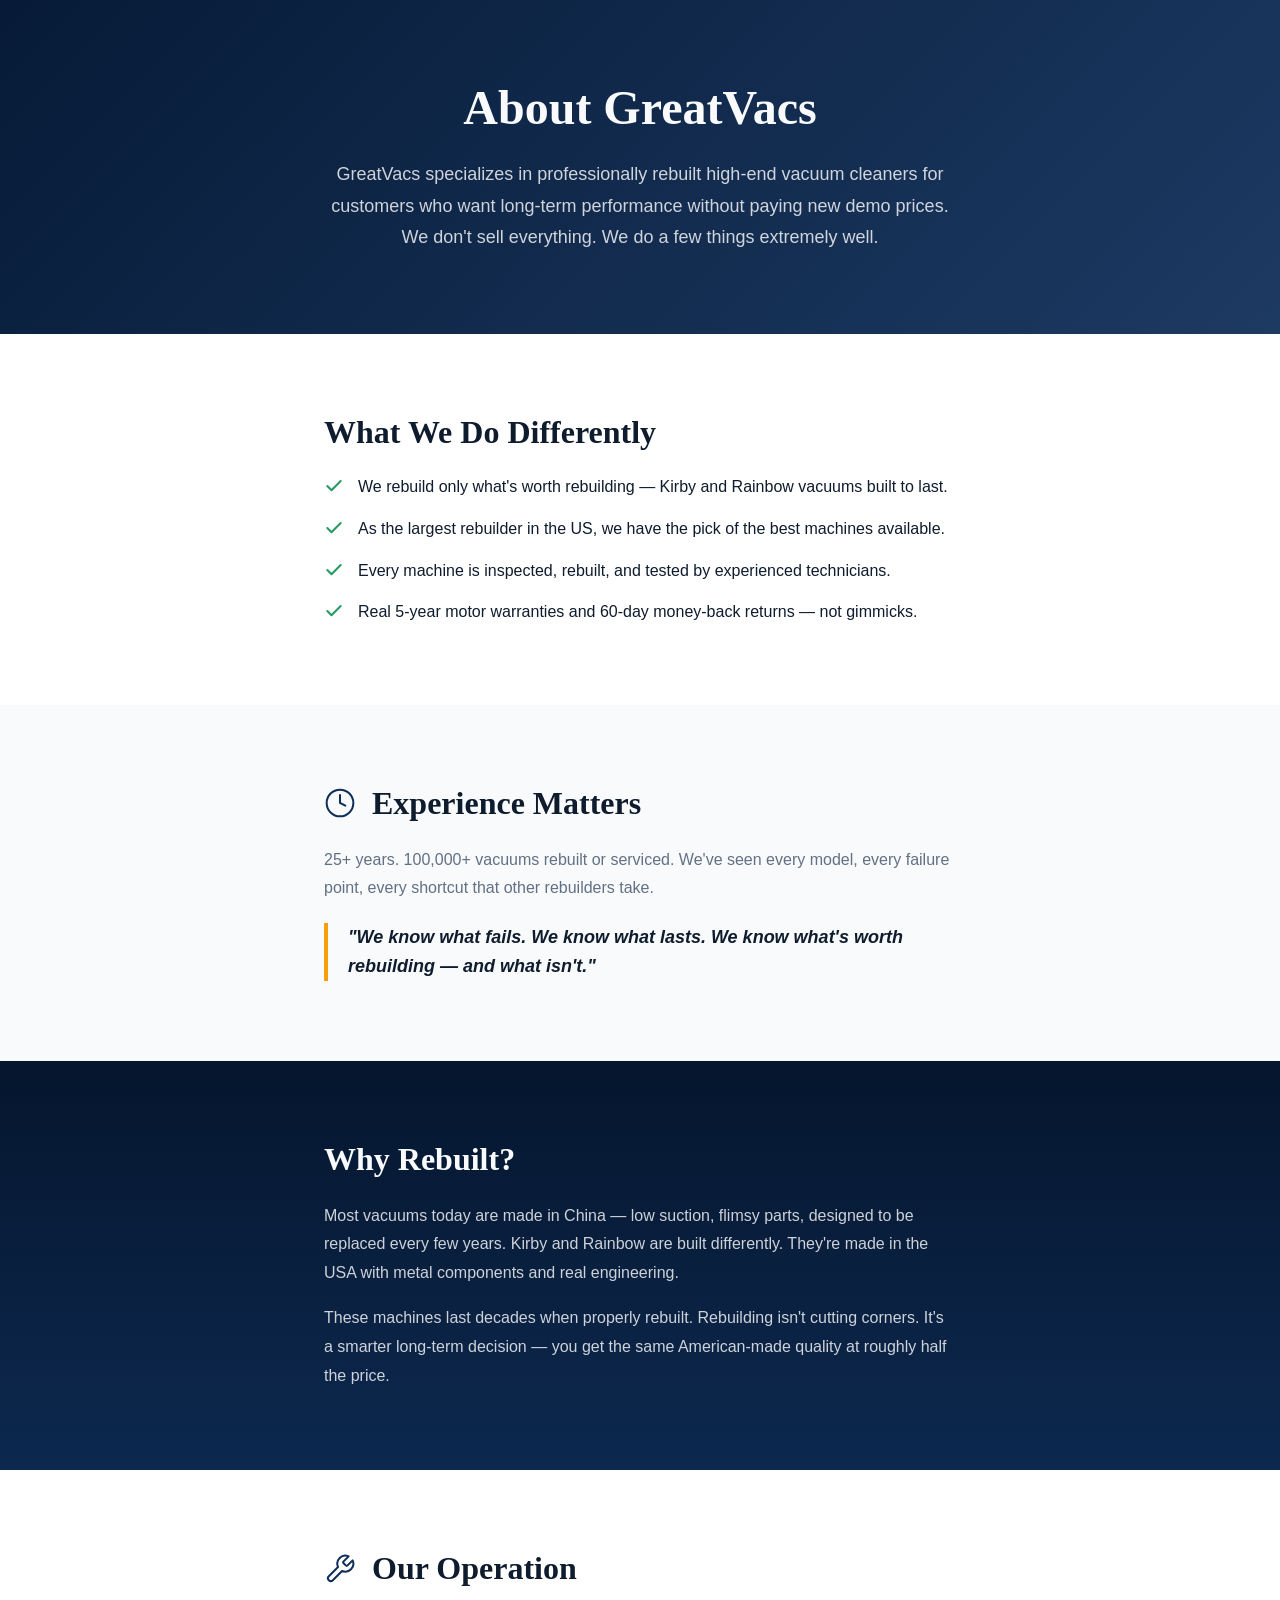
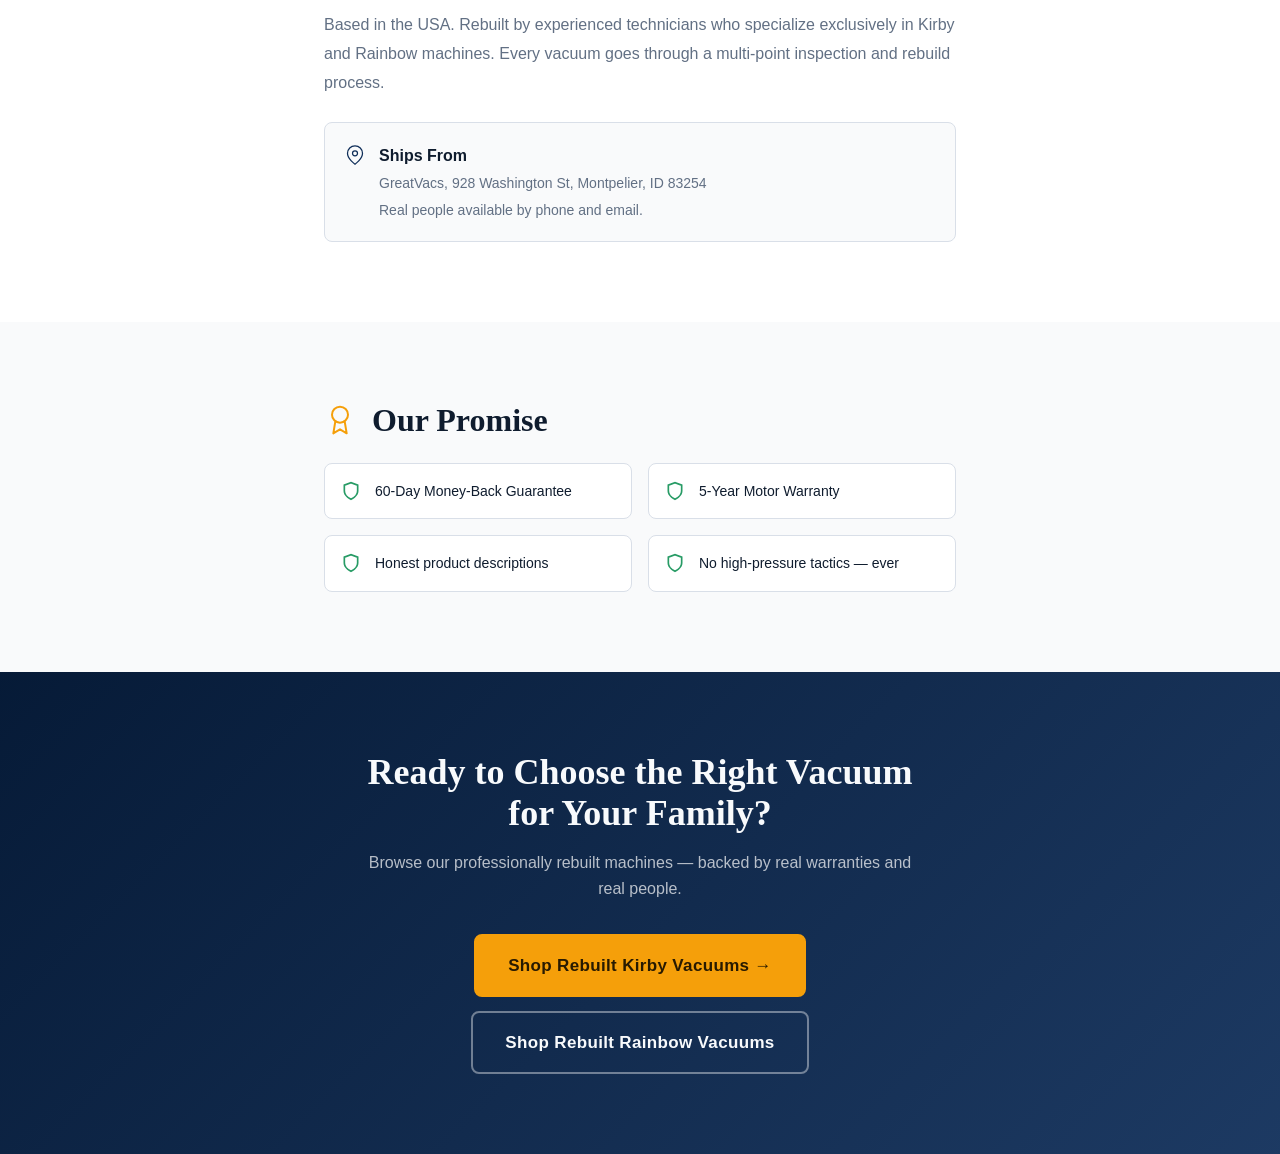
==== commit 93b23790: "navigate" ====
--- a/about.html
+++ b/about.html
@@ -267,18 +267,12 @@
             justify-content: center;
           "
         >
-          <button
-            class="btn btn-accent btn-xl"
-            onclick="navigate('collections')"
-          >
+          <a class="btn btn-accent btn-xl" href="./collections.html">
             Shop Rebuilt Kirby Vacuums →
-          </button>
-          <button
-            class="btn btn-ghost-white btn-xl"
-            onclick="navigate('collections')"
-          >
+          </a>
+          <a class="btn btn-ghost-white btn-xl" href="./collections.html">
             Shop Rebuilt Rainbow Vacuums
-          </button>
+          </a>
         </div>
       </div>
     </section>
--- a/css/styles.css
+++ b/css/styles.css
@@ -1316,7 +1316,7 @@
 .page-btn svg {
   width: 14px;
   height: 14px;
-  stroke: currentColor;
+  stroke: current-color;
   fill: none;
   stroke-width: 2;
   stroke-linecap: round;
@@ -1544,7 +1544,7 @@
 .add-to-cart-btn svg {
   width: 20px;
   height: 20px;
-  stroke: currentColor;
+  stroke: current-color;
   fill: none;
   stroke-width: 2;
 }
